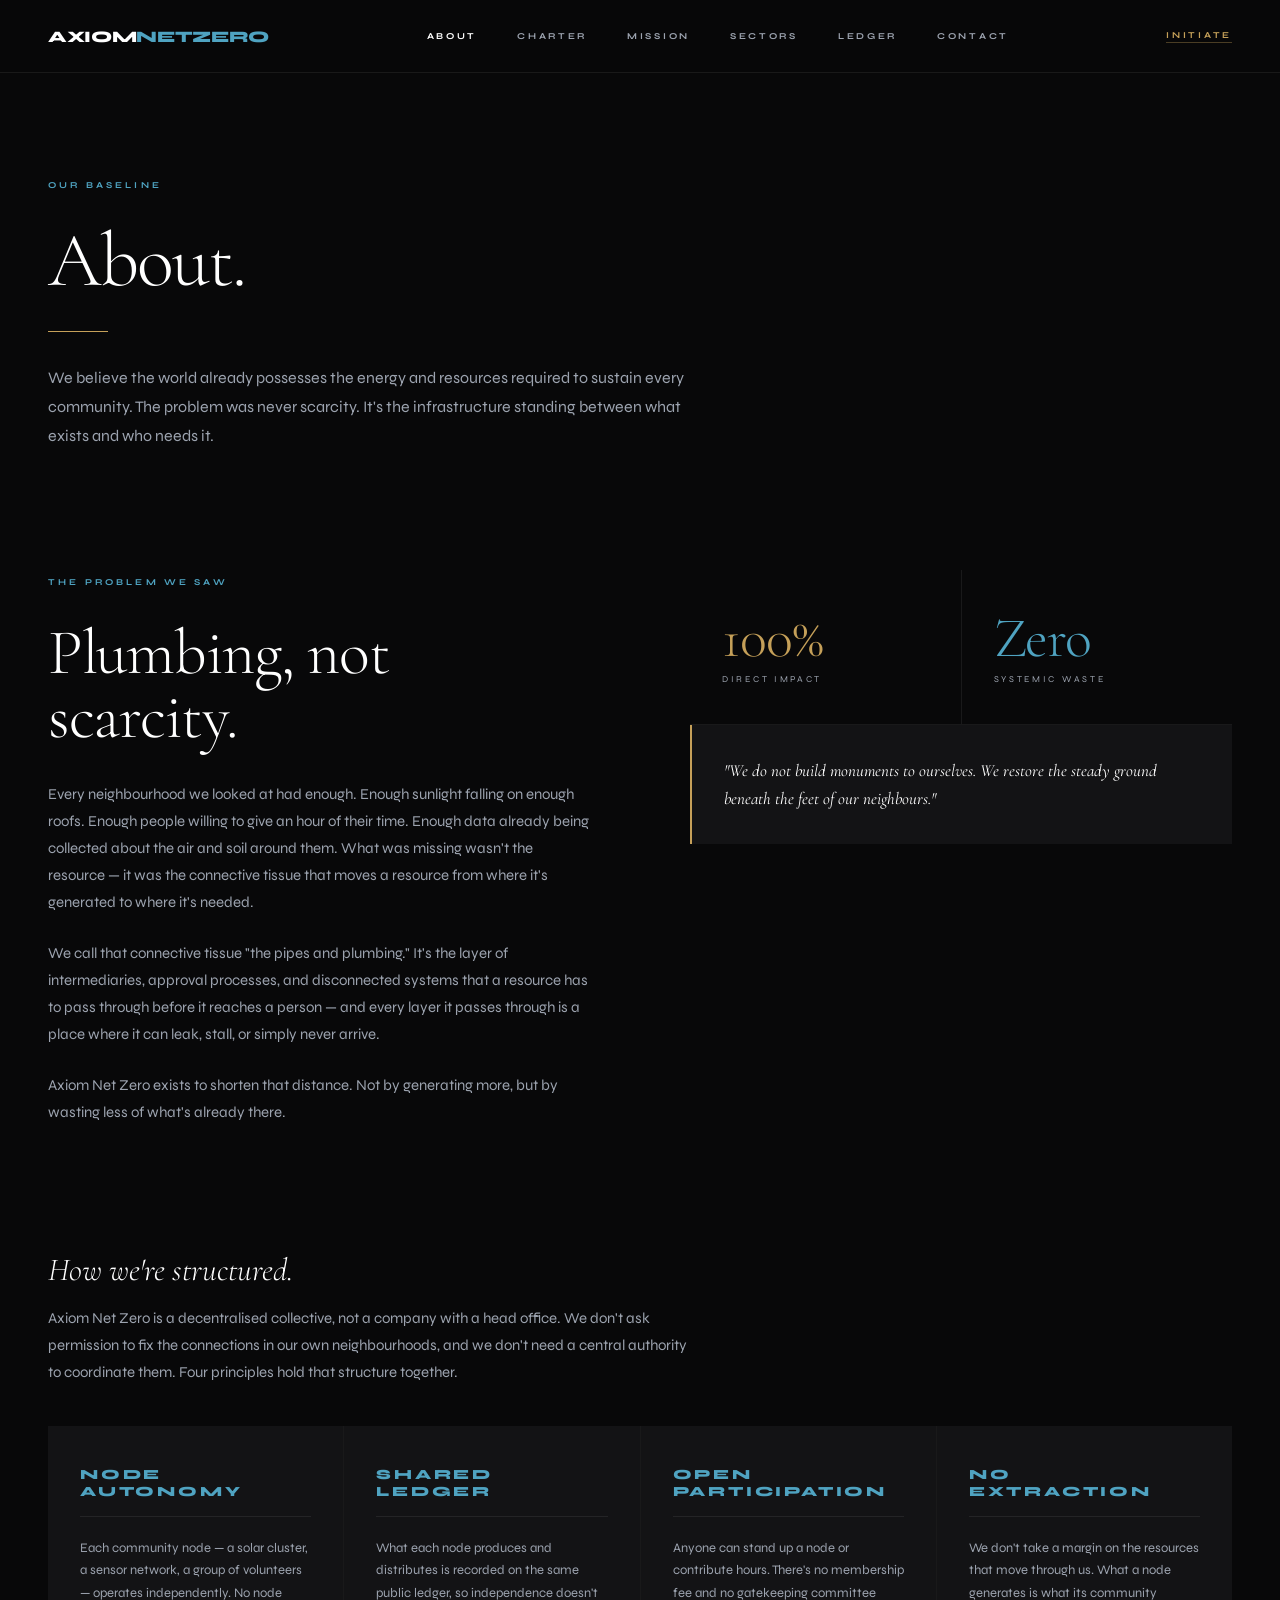
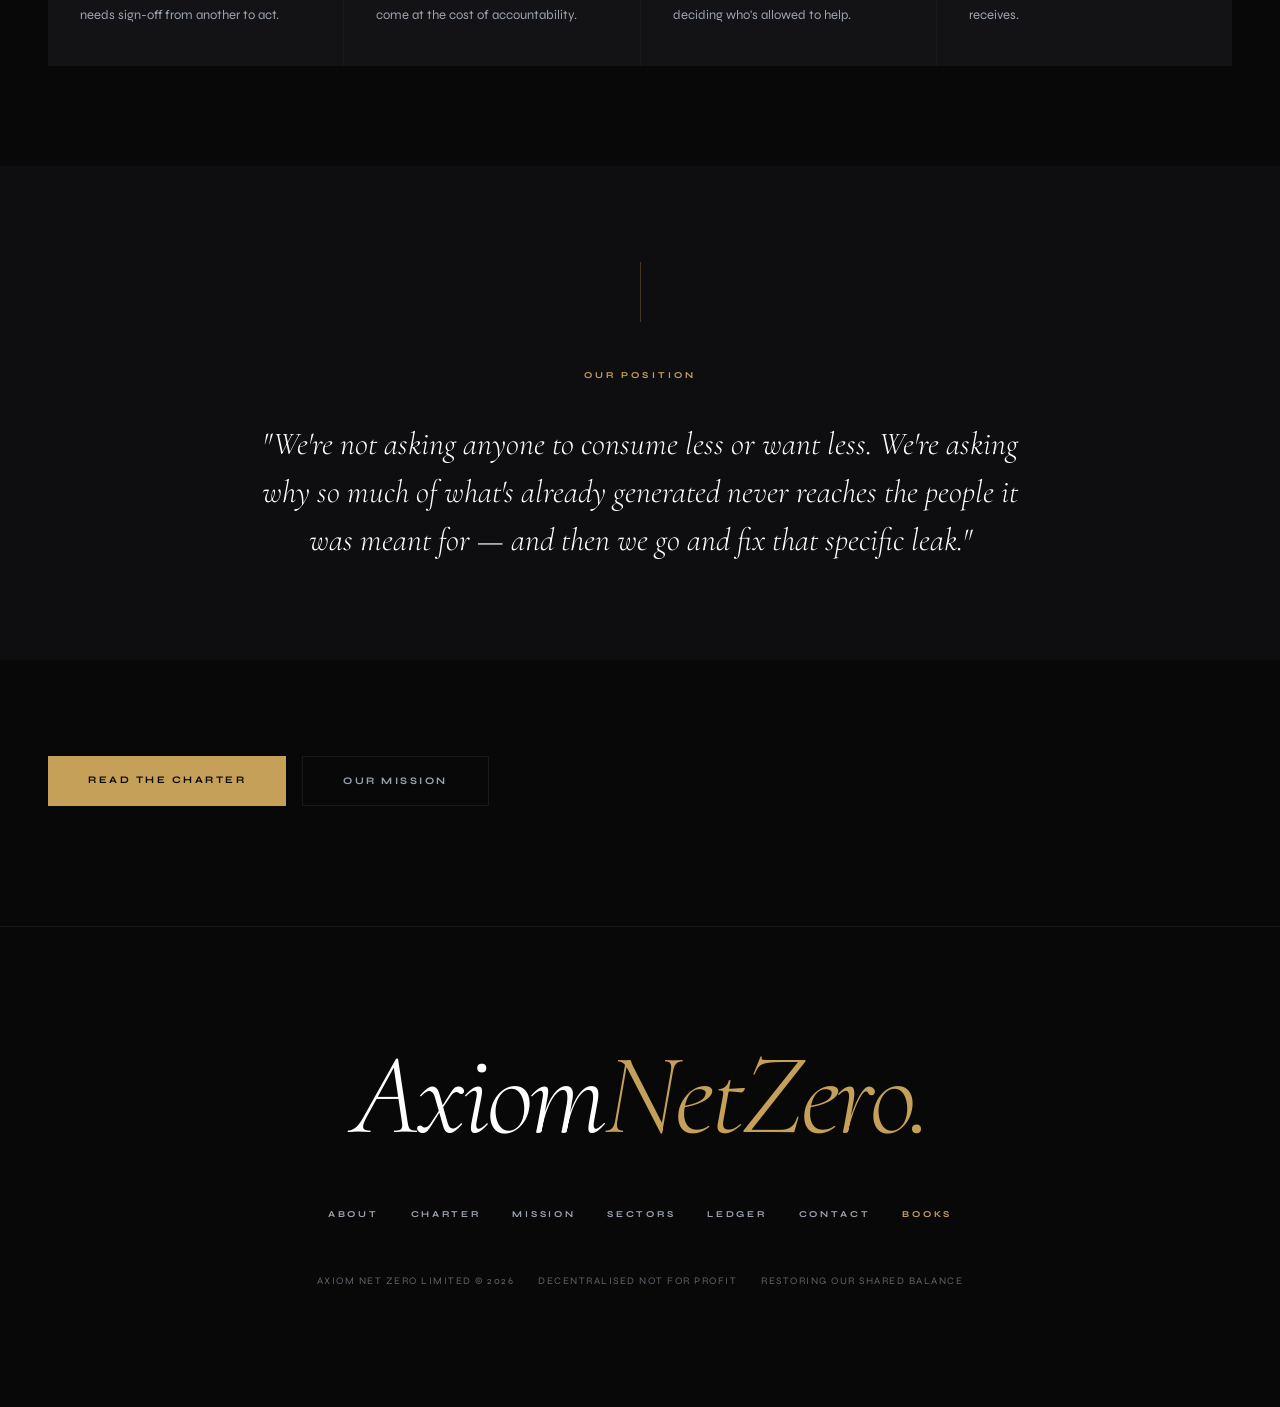
==== about.html @ 7a000ffe "Add files via upload Add standalone About/Charter/Mission/Contact pages, fix nav and footer links" ====
<!DOCTYPE html>
<html lang="en">
<head>
    <meta charset="UTF-8">
    <meta name="viewport" content="width=device-width, initial-scale=1.0">
    <title>About | Axiom Net Zero</title>
    <meta name="description" content="Axiom Net Zero is a decentralised collective restoring the connection between the resources a community already has and the people who need them.">
    <link href="https://fonts.googleapis.com/css2?family=Cormorant+Garamond:ital,wght@0,300;0,400;0,600;1,300;1,400&family=Syne:wght@400;500;700;800&display=swap" rel="stylesheet">
    <link rel="stylesheet" href="styles.css">
</head>
<body>

    <nav>
        <div class="nav-inner">
            <a href="index.html" class="wordmark">Axiom<span>NetZero</span></a>
            <div class="nav-links">
                <a href="about.html" class="current">About</a>
                <a href="charter.html">Charter</a>
                <a href="mission.html">Mission</a>
                <a href="sectors.html">Sectors</a>
                <a href="ledger.html">Ledger</a>
                <a href="contact.html">Contact</a>
            </div>
            <a href="contact.html" class="nav-cta">Initiate</a>
        </div>
    </nav>

    <div class="page-enter">
        <div class="page-header">
            <span class="eyebrow coral">OUR BASELINE</span>
            <h1>About.</h1>
            <div class="rule"></div>
            <p>We believe the world already possesses the energy and resources required to sustain every community. The problem was never scarcity. It's the infrastructure standing between what exists and who needs it.</p>
        </div>

        <div class="section reveal">
            <div class="two-col" style="margin-bottom: 100px;">
                <div class="about-left">
                    <span class="eyebrow coral">The Problem We Saw</span>
                    <h3>Plumbing, not scarcity.</h3>
                    <p>Every neighbourhood we looked at had enough. Enough sunlight falling on enough roofs. Enough people willing to give an hour of their time. Enough data already being collected about the air and soil around them. What was missing wasn't the resource — it was the connective tissue that moves a resource from where it's generated to where it's needed.</p>
                    <p>We call that connective tissue "the pipes and plumbing." It's the layer of intermediaries, approval processes, and disconnected systems that a resource has to pass through before it reaches a person — and every layer it passes through is a place where it can leak, stall, or simply never arrive.</p>
                    <p>Axiom Net Zero exists to shorten that distance. Not by generating more, but by wasting less of what's already there.</p>
                </div>
                <div>
                    <div class="stat-grid">
                        <div class="stat-cell"><div class="stat-num">100%</div><div class="stat-label">Direct Impact</div></div>
                        <div class="stat-cell"><div class="stat-num c">Zero</div><div class="stat-label">Systemic Waste</div></div>
                        <div class="stat-quote"><p>"We do not build monuments to ourselves. We restore the steady ground beneath the feet of our neighbours."</p></div>
                    </div>
                </div>
            </div>

            <div style="margin-bottom: 100px;">
                <h3 style="font-family: 'Cormorant Garamond', serif; font-weight: 300; font-style: italic; font-size: 32px; color: #fff; margin-bottom: 16px;">How we're structured.</h3>
                <p class="ash" style="max-width: 640px; font-size: 15px; line-height: 1.8; margin-bottom: 40px;">Axiom Net Zero is a decentralised collective, not a company with a head office. We don't ask permission to fix the connections in our own neighbourhoods, and we don't need a central authority to coordinate them. Four principles hold that structure together.</p>
                <div class="grid-4">
                    <div class="pillar-cell"><h4>Node Autonomy</h4><p>Each community node — a solar cluster, a sensor network, a group of volunteers — operates independently. No node needs sign-off from another to act.</p></div>
                    <div class="pillar-cell"><h4>Shared Ledger</h4><p>What each node produces and distributes is recorded on the same public ledger, so independence doesn't come at the cost of accountability.</p></div>
                    <div class="pillar-cell"><h4>Open Participation</h4><p>Anyone can stand up a node or contribute hours. There's no membership fee and no gatekeeping committee deciding who's allowed to help.</p></div>
                    <div class="pillar-cell"><h4>No Extraction</h4><p>We don't take a margin on the resources that move through us. What a node generates is what its community receives.</p></div>
                </div>
            </div>

            <div class="full-bleed" style="margin: 0 -48px; padding: 96px 48px;">
                <div style="max-width: 800px; margin: 0 auto; text-align: center;">
                    <div style="width: 1px; height: 60px; background: rgba(197,160,89,0.3); margin: 0 auto 48px;"></div>
                    <span class="eyebrow gold" style="display:block;margin-bottom:40px;">Our Position</span>
                    <p style="font-family: 'Cormorant Garamond', serif; font-size: clamp(22px, 2.8vw, 32px); font-weight: 300; font-style: italic; line-height: 1.5; color: #fff;">
                        "We're not asking anyone to consume less or want less. We're asking why so much of what's already generated never reaches the people it was meant for — and then we go and fix that specific leak."
                    </p>
                </div>
            </div>

            <div style="margin-top: 96px; display: flex; gap: 16px; flex-wrap: wrap;">
                <a href="charter.html" class="btn-primary">Read The Charter</a>
                <a href="mission.html" class="btn-ghost">Our Mission</a>
            </div>
        </div>
    </div>

    <footer>
        <div class="footer-inner">
            <div class="footer-wordmark">Axiom<span>NetZero.</span></div>
            <div class="footer-links">
                <a href="about.html">About</a>
                <a href="charter.html">Charter</a>
                <a href="mission.html">Mission</a>
                <a href="sectors.html">Sectors</a>
                <a href="ledger.html">Ledger</a>
                <a href="contact.html">Contact</a>
                <a href="https://books.axiomnetzero.org" style="color: var(--gold);">Books</a>
            </div>
            <div class="footer-base"><span>Axiom Net Zero Limited &copy; 2026</span><span>Decentralised Not For Profit</span><span>Restoring Our Shared Balance</span></div>
        </div>
    </footer>

    <script src="app.js"></script>
</body>
</html>
---- styles.css ----
:root {
    --ink: #080809;
    --surface: #0E0E10;
    --matte: #131315;
    --rule: rgba(255,255,255,0.07);
    --ash: #9CA3AF;
    --pale: #D1D5DB;
    --coral: #4FA3C1;
    --gold: #C5A059;
}

*, *::before, *::after { box-sizing: border-box; margin: 0; padding: 0; }
html { scroll-behavior: smooth; }
body {
    background: var(--ink);
    color: var(--pale);
    font-family: 'Syne', sans-serif;
    font-weight: 400;
    overflow-x: hidden;
    -webkit-font-smoothing: antialiased;
}

.eyebrow {
    font-size: 9px;
    letter-spacing: 0.35em;
    text-transform: uppercase;
    font-weight: 700;
}

.coral { color: var(--coral); }
.gold  { color: var(--gold); }
.ash   { color: var(--ash); }

nav {
    position: fixed; top: 0; width: 100%; z-index: 1000;
    border-bottom: 1px solid var(--rule);
    background: rgba(8,8,9,0.9);
    backdrop-filter: blur(24px);
}
.nav-inner {
    max-width: 1400px; margin: 0 auto;
    padding: 0 48px; height: 72px;
    display: flex; justify-content: space-between; align-items: center;
}
.wordmark {
    font-family: 'Syne', sans-serif;
    font-weight: 800; font-size: 16px;
    letter-spacing: -0.02em; text-transform: uppercase; color: #fff;
    text-decoration: none; cursor: pointer;
}
.wordmark span { color: var(--coral); }
.nav-links { display: flex; gap: 40px; }
.nav-links a {
    font-size: 9px; letter-spacing: 0.3em; text-transform: uppercase; font-weight: 700;
    color: var(--ash); text-decoration: none; transition: color 0.25s; cursor: pointer;
}
.nav-links a:hover, .nav-links a.current { color: #fff; }
.nav-cta {
    font-size: 9px; letter-spacing: 0.3em; text-transform: uppercase; font-weight: 700;
    color: var(--gold); text-decoration: none;
    border-bottom: 1px solid rgba(197,160,89,0.35); padding-bottom: 2px; cursor: pointer;
}

.page-enter { animation: fadeIn 0.6s ease forwards; }
@keyframes fadeIn {
    from { opacity: 0; transform: translateY(10px); }
    to { opacity: 1; transform: translateY(0); }
}

.hero-wrap { max-width: 1400px; margin: 0 auto; position: relative; }
.hero {
    min-height: 100svh;
    display: flex; flex-direction: column; justify-content: flex-end;
    padding: 0 48px 96px;
}
.hero h1 {
    font-family: 'Cormorant Garamond', serif;
    font-weight: 300;
    font-size: clamp(60px, 11vw, 150px);
    letter-spacing: -0.025em;
    line-height: 0.85;
    color: #fff;
    margin-bottom: 48px;
}
.hero h1 em { color: var(--coral); font-style: italic; }
.hero-sub {
    display: flex; justify-content: space-between; align-items: flex-end; gap: 48px;
}
.hero-desc { max-width: 520px; font-size: 15px; line-height: 1.7; color: var(--ash); }
.hero-actions { display: flex; gap: 16px; flex-shrink: 0; }

.page-header {
    padding: 180px 48px 0; max-width: 1400px; margin: 0 auto;
}
.page-header .eyebrow { display: block; margin-bottom: 24px; }
.page-header h1 {
    font-family: 'Cormorant Garamond', serif; font-weight: 300;
    font-size: clamp(48px, 6vw, 88px); letter-spacing: -0.025em; color: #fff; margin-bottom: 24px;
}
.page-header .rule { width: 60px; height: 1px; background: var(--gold); margin-bottom: 32px; }
.page-header p { max-width: 640px; font-size: 16px; line-height: 1.8; color: var(--ash); }

.btn-primary {
    display: inline-block;
    background: var(--gold); color: var(--ink);
    font-size: 10px; letter-spacing: 0.25em; text-transform: uppercase; font-weight: 700;
    padding: 18px 40px; text-decoration: none;
    transition: filter 0.3s, transform 0.3s;
    cursor: pointer; border: none;
}
.btn-primary:hover { filter: brightness(1.1); transform: translateY(-1px); }
.btn-ghost {
    display: inline-block;
    border: 1px solid var(--rule); color: var(--ash);
    font-size: 10px; letter-spacing: 0.25em; text-transform: uppercase; font-weight: 700;
    padding: 18px 40px; text-decoration: none;
    transition: all 0.3s;
    cursor: pointer; background: transparent;
}
.btn-ghost:hover { border-color: rgba(255,255,255,0.2); color: #fff; }

.section { padding: 120px 48px; max-width: 1400px; margin: 0 auto; }
.full-bleed { background: var(--surface); }
.section-divider { border-top: 1px solid var(--rule); }

.two-col { display: grid; grid-template-columns: 1fr 1fr; gap: 100px; align-items: start; }
.about-left h3 {
    font-family: 'Cormorant Garamond', serif; font-weight: 300;
    font-size: clamp(40px, 5vw, 68px);
    letter-spacing: -0.02em; line-height: 1; color: #fff; margin: 32px 0;
}
.about-left p { font-size: 15px; color: var(--ash); line-height: 1.8; margin-bottom: 24px; }

.stat-grid { display: grid; grid-template-columns: 1fr 1fr; gap: 1px; background: var(--rule); }
.stat-cell { background: var(--ink); padding: 40px 32px; }
.stat-num {
    font-family: 'Cormorant Garamond', serif;
    font-size: 56px; font-weight: 300; line-height: 1;
    letter-spacing: -0.02em; color: var(--gold); margin-bottom: 8px;
}
.stat-num.c { color: var(--coral); }
.stat-label { font-size: 9px; letter-spacing: 0.3em; text-transform: uppercase; color: var(--ash); }
.stat-quote {
    grid-column: span 2; background: var(--matte); padding: 32px;
    border-left: 2px solid var(--gold);
}
.stat-quote p {
    font-family: 'Cormorant Garamond', serif; font-style: italic;
    font-size: 17px; color: #fff; line-height: 1.6;
}

.grid-4 { display: grid; grid-template-columns: repeat(4, 1fr); gap: 1px; background: var(--rule); }
.pillar-cell { background: var(--matte); padding: 40px 32px; }
.pillar-cell h4 {
    font-size: 14px; font-family: 'Syne', sans-serif; font-weight: 800;
    letter-spacing: 0.2em; text-transform: uppercase; color: var(--coral);
    margin-bottom: 20px; border-bottom: 1px solid var(--rule); padding-bottom: 16px;
}
.pillar-cell p { font-size: 13px; line-height: 1.7; color: var(--ash); }

.charter-header { text-align: center; margin-bottom: 80px; }
.charter-header h2 {
    font-family: 'Cormorant Garamond', serif; font-weight: 300;
    font-size: clamp(48px, 6vw, 88px);
    letter-spacing: -0.025em; color: #fff; margin: 24px 0;
}
.charter-rule { width: 60px; height: 1px; background: var(--gold); margin: 0 auto 20px; }
.charter-grid { display: grid; grid-template-columns: 1fr 1fr; gap: 1px; background: var(--rule); }
.charter-item {
    background: var(--matte); padding: 48px 40px;
    border-top: 1px solid var(--coral);
}
.charter-item h4 {
    font-size: 9px; letter-spacing: 0.35em; text-transform: uppercase;
    color: var(--gold); margin-bottom: 20px;
}
.charter-item p { font-size: 14px; color: var(--ash); line-height: 1.8; }

.vision-row { display: grid; grid-template-columns: repeat(3, 1fr); gap: 64px; }
.vision-col h3 {
    font-family: 'Cormorant Garamond', serif;
    font-size: 38px; font-weight: 300; font-style: italic;
    letter-spacing: -0.01em; color: #fff; margin: 20px 0; line-height: 1;
}
.vision-col p { font-size: 14px; color: var(--ash); line-height: 1.85; }

.popup-container { position: relative; display: flex; justify-content: center; margin: 80px auto 0; width: fit-content; }
.popup-window {
    position: absolute; top: 100%; left: 50%; transform: translateX(-50%) translateY(15px);
    width: 90vw; max-width: 900px; background: rgba(14, 14, 16, 0.98);
    backdrop-filter: blur(20px); border: 1px solid var(--coral);
    padding: 48px; z-index: 500; opacity: 0; visibility: hidden;
    transition: all 0.3s cubic-bezier(0.2, 0.8, 0.2, 1); text-align: left;
    pointer-events: none; box-shadow: 0 20px 50px rgba(0,0,0,0.8); margin-top: 16px;
}
.popup-window::before {
    content: ''; position: absolute; top: -8px; left: 50%; transform: translateX(-50%) rotate(45deg);
    width: 16px; height: 16px; background: rgba(14, 14, 16, 0.98); border-top: 1px solid var(--coral); border-left: 1px solid var(--coral);
}
.popup-container:hover .popup-window, .popup-container.active .popup-window { opacity: 1; visibility: visible; transform: translateX(-50%) translateY(0); pointer-events: auto; }
.popup-section h4 { color: var(--gold); font-family: 'Syne', sans-serif; font-size: 13px; letter-spacing: 0.2em; text-transform: uppercase; margin-bottom: 12px; font-weight: 800; }
.popup-section p { color: var(--ash); font-size: 15px; line-height: 1.8; margin-bottom: 32px; }

.deploy-grid { display: grid; grid-template-columns: repeat(3, 1fr); gap: 1px; background: var(--rule); margin-top: 64px; }
.deploy-cell { background: var(--matte); padding: 40px 36px; }
.deploy-num { font-family: 'Cormorant Garamond', serif; font-size: 13px; font-weight: 300; color: var(--ash); letter-spacing: 0.1em; display: block; margin-bottom: 20px; border-bottom: 1px solid var(--rule); padding-bottom: 20px; }

.portal-select {
    display: block; width: 100%; max-width: 500px; margin: 0 auto 32px;
    background: transparent; border: 1px solid var(--rule);
    color: #fff; font-family: 'Syne', sans-serif; font-size: 11px;
    text-transform: uppercase; letter-spacing: 0.2em; padding: 20px;
    outline: none; cursor: pointer; text-align-last: center; appearance: none;
}

footer { border-top: 1px solid var(--rule); padding: 120px 48px; text-align: center; }
.footer-wordmark { font-family: 'Cormorant Garamond', serif; font-weight: 300; font-style: italic; font-size: clamp(60px, 9vw, 130px); letter-spacing: -0.03em; color: #fff; margin-bottom: 64px; line-height: 0.85; }
.footer-wordmark span { color: var(--gold); }
.footer-inner { max-width: 1400px; margin: 0 auto; }
.footer-links { display: flex; justify-content: center; flex-wrap: wrap; gap: 32px; margin-bottom: 56px; }
.footer-links a { font-size: 9px; letter-spacing: 0.3em; text-transform: uppercase; font-weight: 700; color: var(--ash); text-decoration: none; transition: color 0.25s; cursor: pointer; }
.footer-links a:hover { color: #fff; }
.footer-base { display: flex; justify-content: center; flex-wrap: wrap; gap: 24px; font-size: 10px; letter-spacing: 0.15em; text-transform: uppercase; color: var(--ash); opacity: 0.6; }

.reveal { opacity: 0; transform: translateY(20px); transition: all 1s cubic-bezier(0.2, 0.8, 0.2, 1); }
.reveal.visible { opacity: 1; transform: none; }

@media (max-width: 960px) {
    .nav-links { display: none; }
    .hero-sub { flex-direction: column; align-items: flex-start; }
    .two-col, .grid-4, .deploy-grid, .vision-row, .charter-grid { grid-template-columns: 1fr; }
    .vision-row { gap: 48px; }
}
@media (max-width: 640px) {
    .section, .page-header { padding-left: 24px; padding-right: 24px; }
    .nav-inner { padding: 0 24px; }
    .hero { padding: 0 24px 64px; }
}
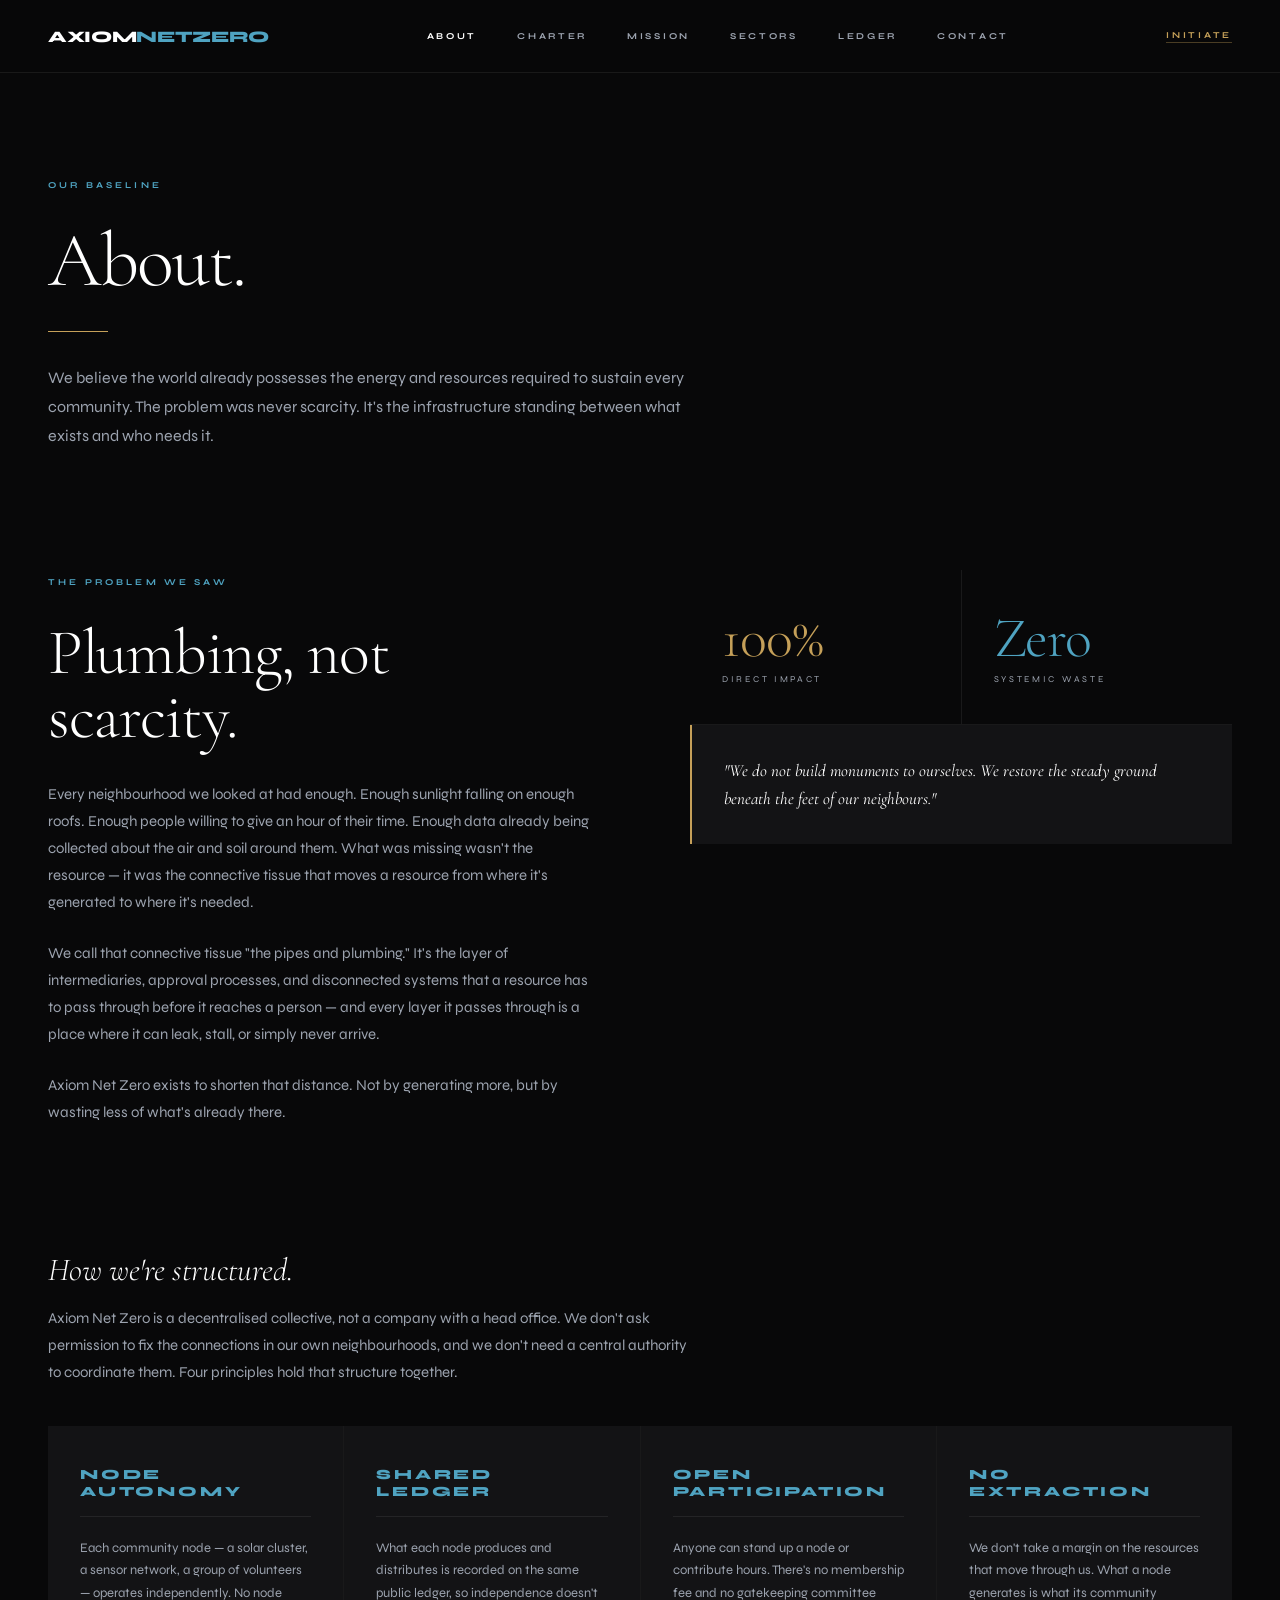
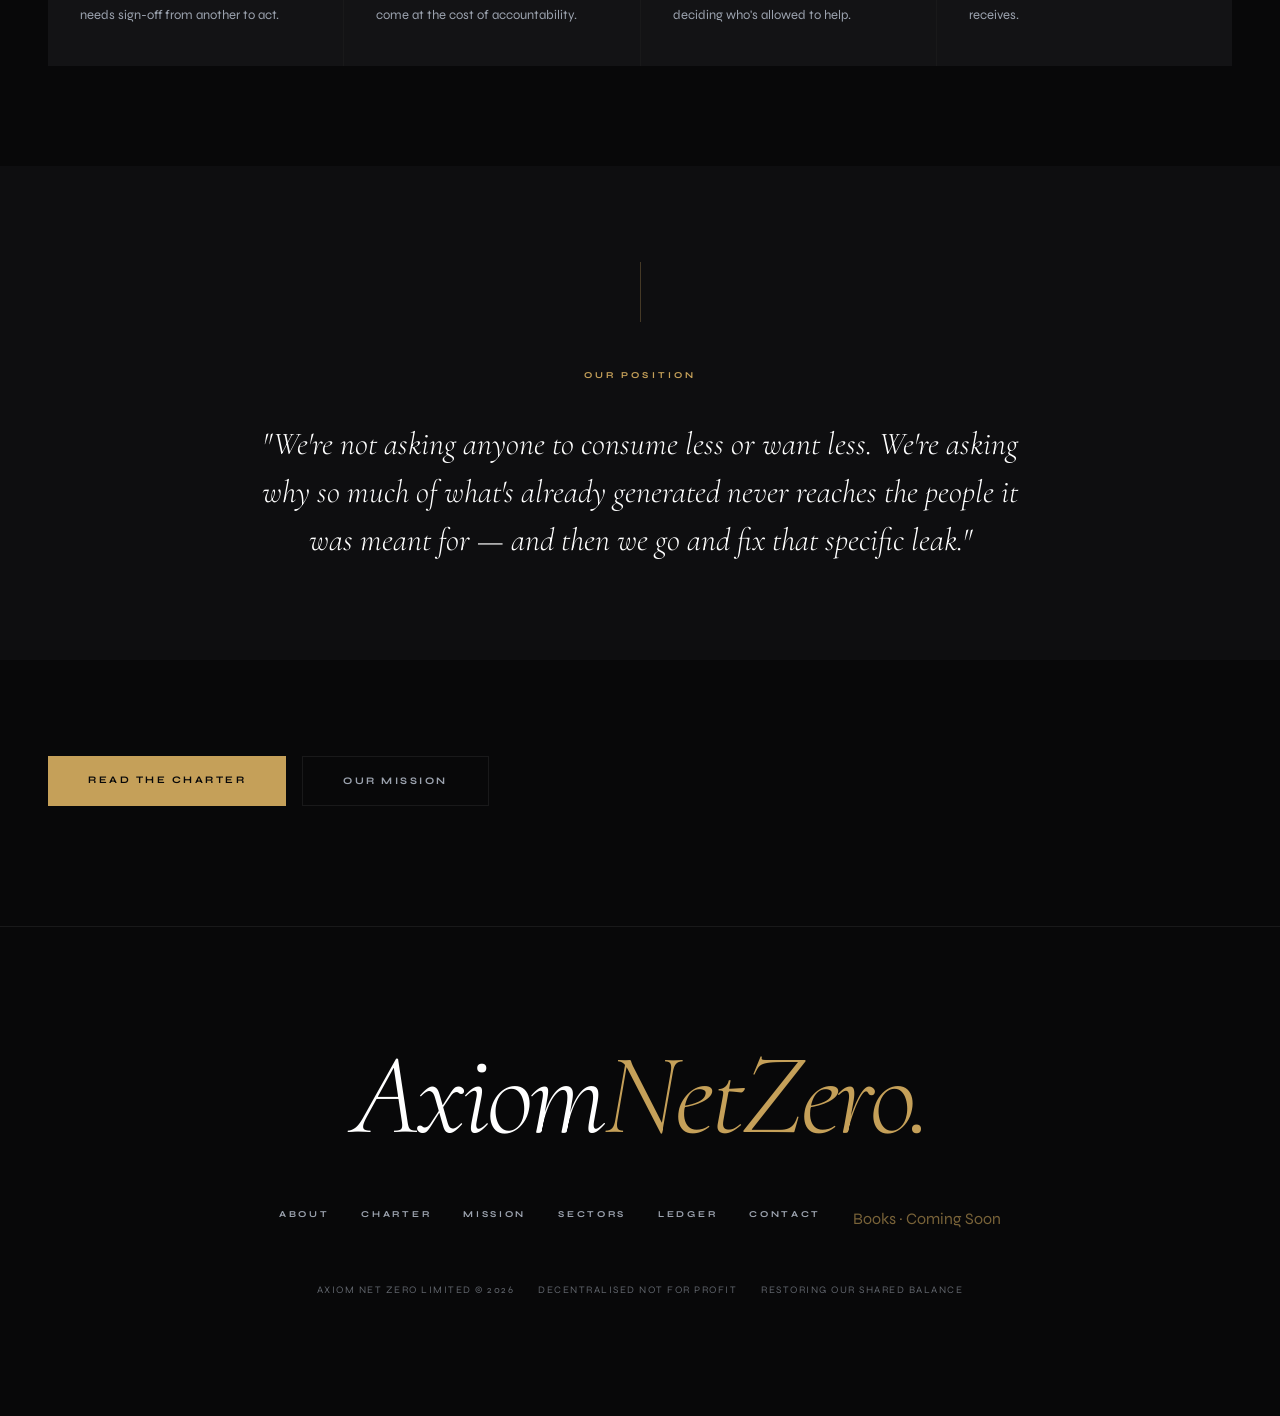
==== commit cc0947b1: "Update about.html" ====
--- a/about.html
+++ b/about.html
@@ -89,7 +89,7 @@
                 <a href="sectors.html">Sectors</a>
                 <a href="ledger.html">Ledger</a>
                 <a href="contact.html">Contact</a>
-                <a href="https://books.axiomnetzero.org" style="color: var(--gold);">Books</a>
+                <span style="color: var(--gold); opacity: 0.6;">Books · Coming Soon</span>
             </div>
             <div class="footer-base"><span>Axiom Net Zero Limited &copy; 2026</span><span>Decentralised Not For Profit</span><span>Restoring Our Shared Balance</span></div>
         </div>
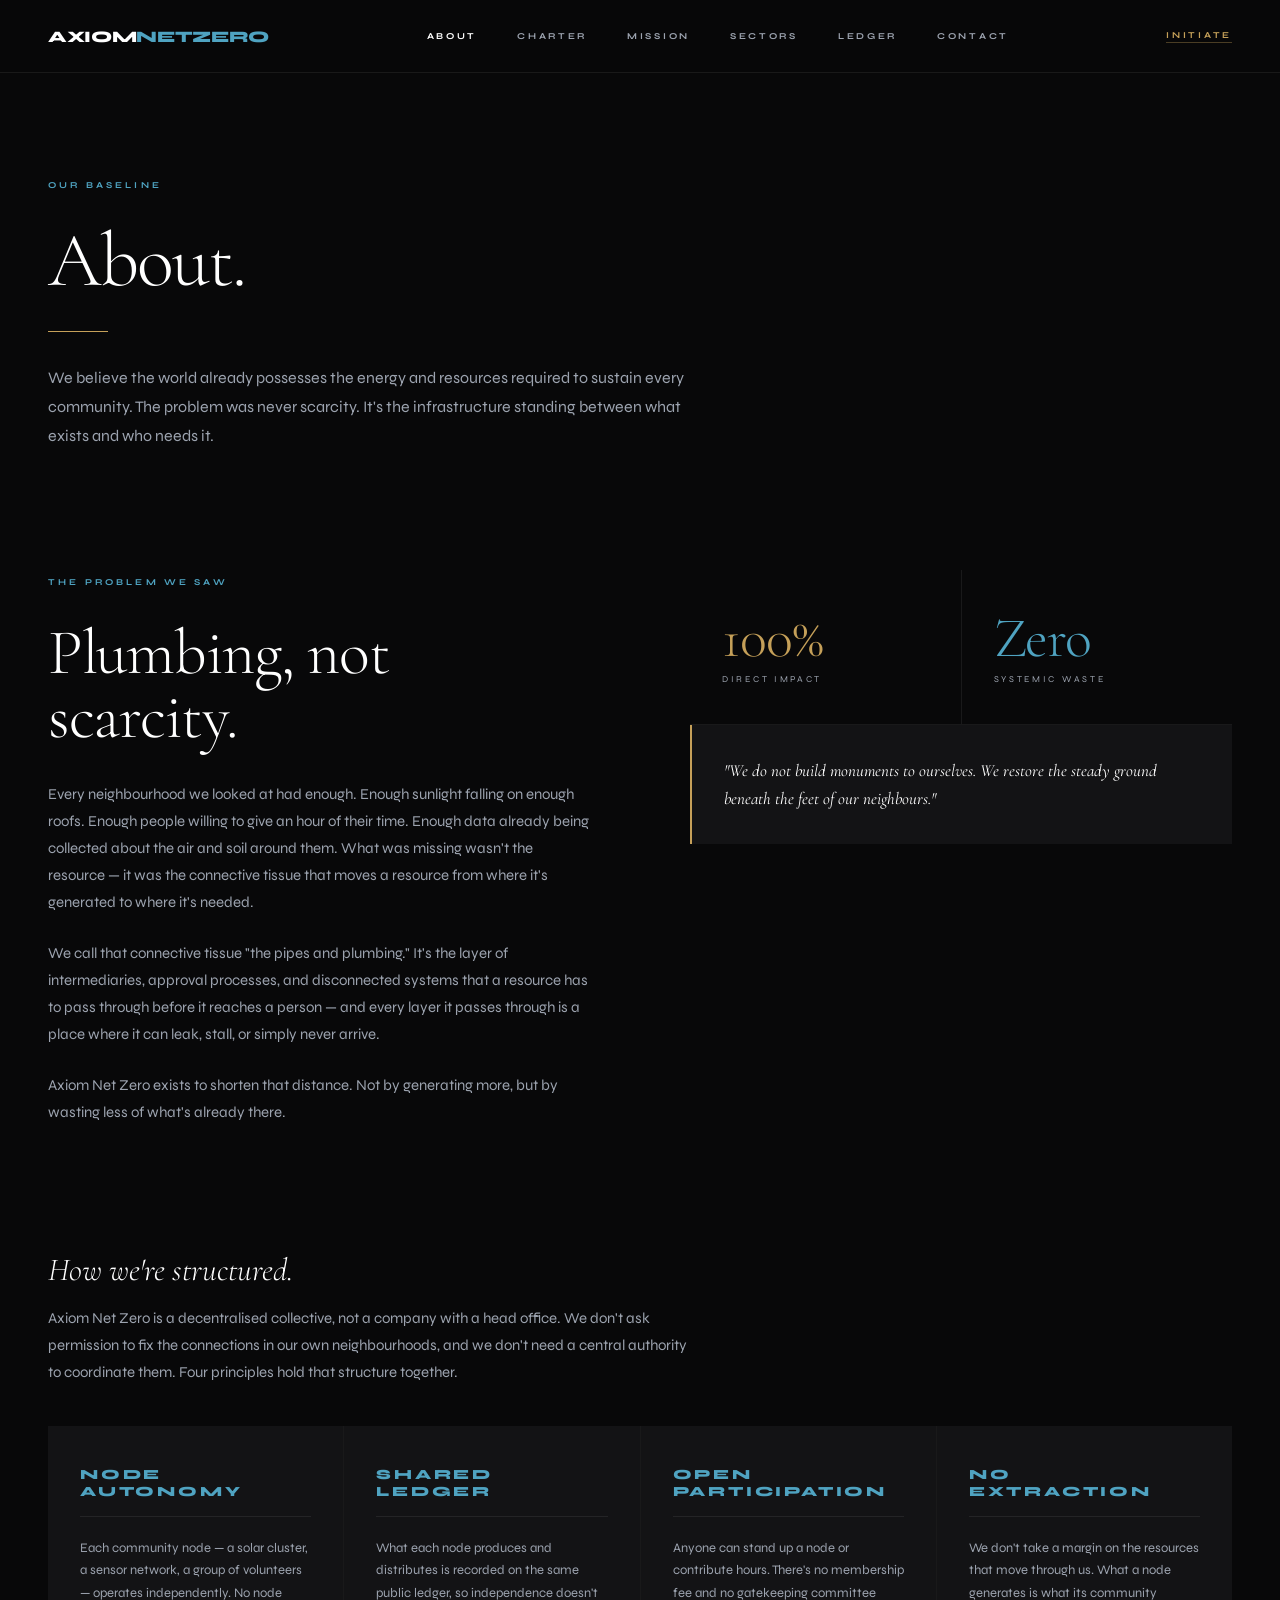
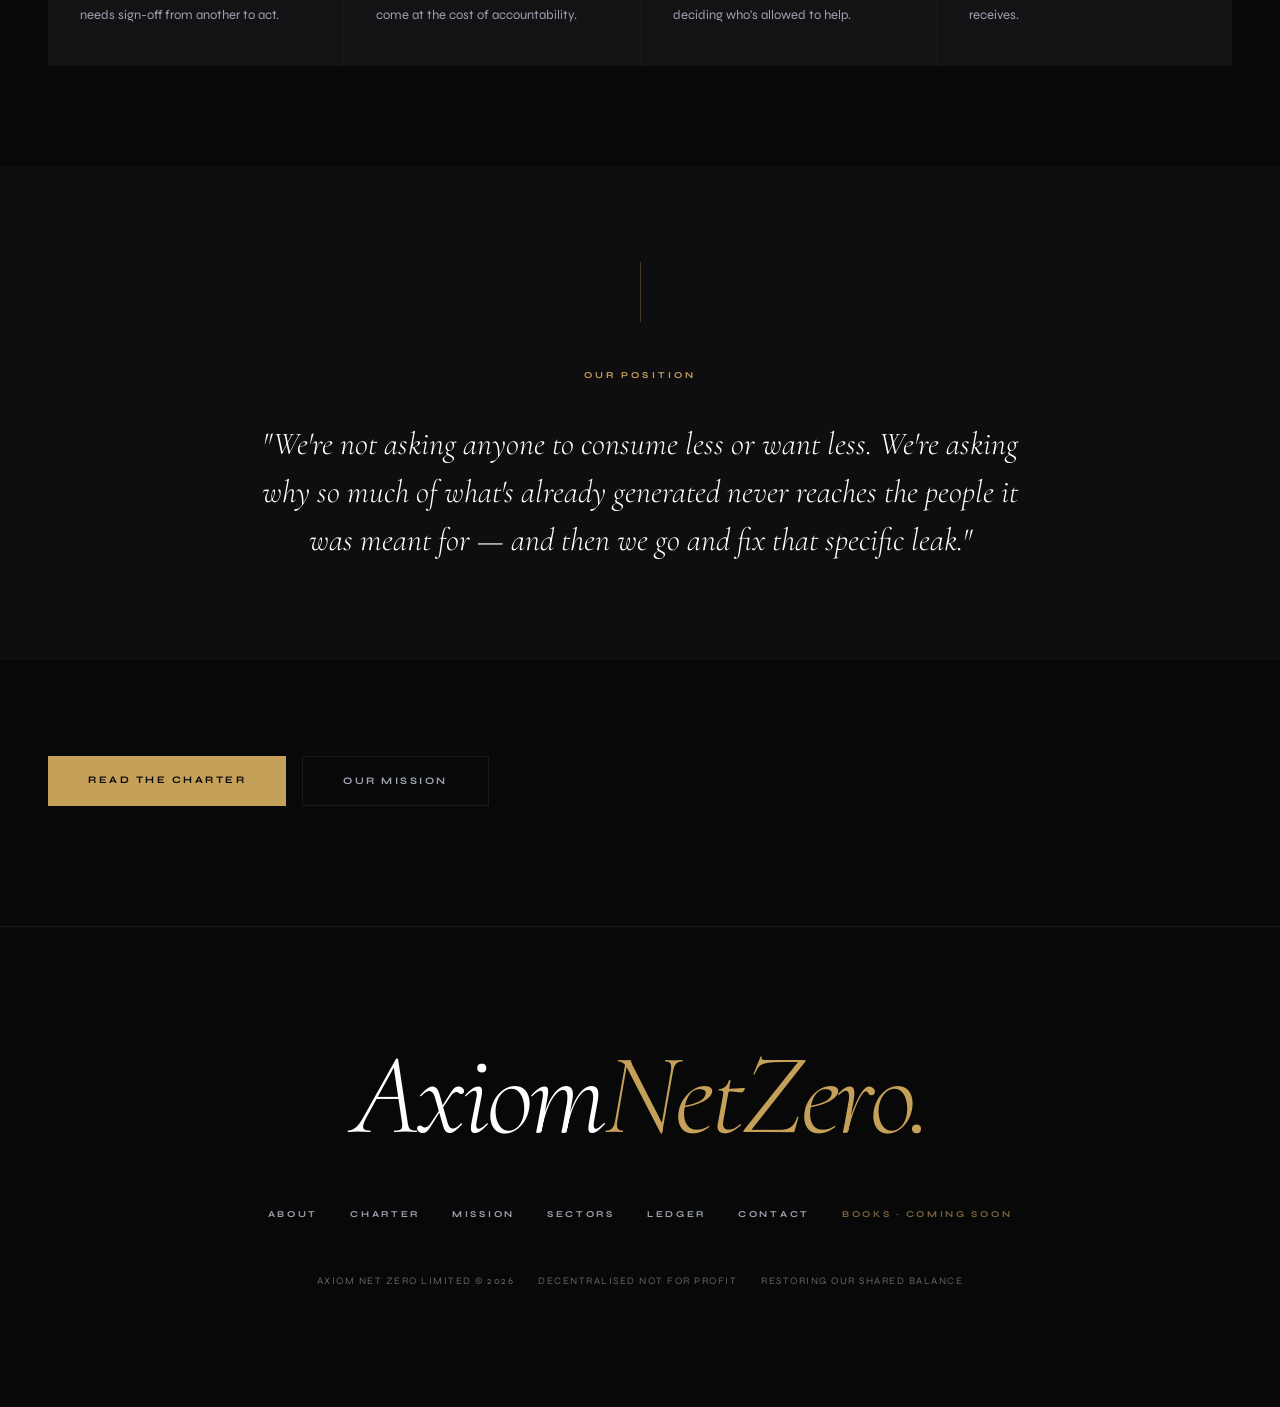
==== commit 12e46555: "Update about.html" ====
--- a/about.html
+++ b/about.html
@@ -89,7 +89,7 @@
                 <a href="sectors.html">Sectors</a>
                 <a href="ledger.html">Ledger</a>
                 <a href="contact.html">Contact</a>
-                <span style="color: var(--gold); opacity: 0.6;">Books · Coming Soon</span>
+                <span style="font-size: 9px; letter-spacing: 0.3em; text-transform: uppercase; font-weight: 700; color: var(--gold); opacity: 0.6;">Books · Coming Soon</span>
             </div>
             <div class="footer-base"><span>Axiom Net Zero Limited &copy; 2026</span><span>Decentralised Not For Profit</span><span>Restoring Our Shared Balance</span></div>
         </div>
